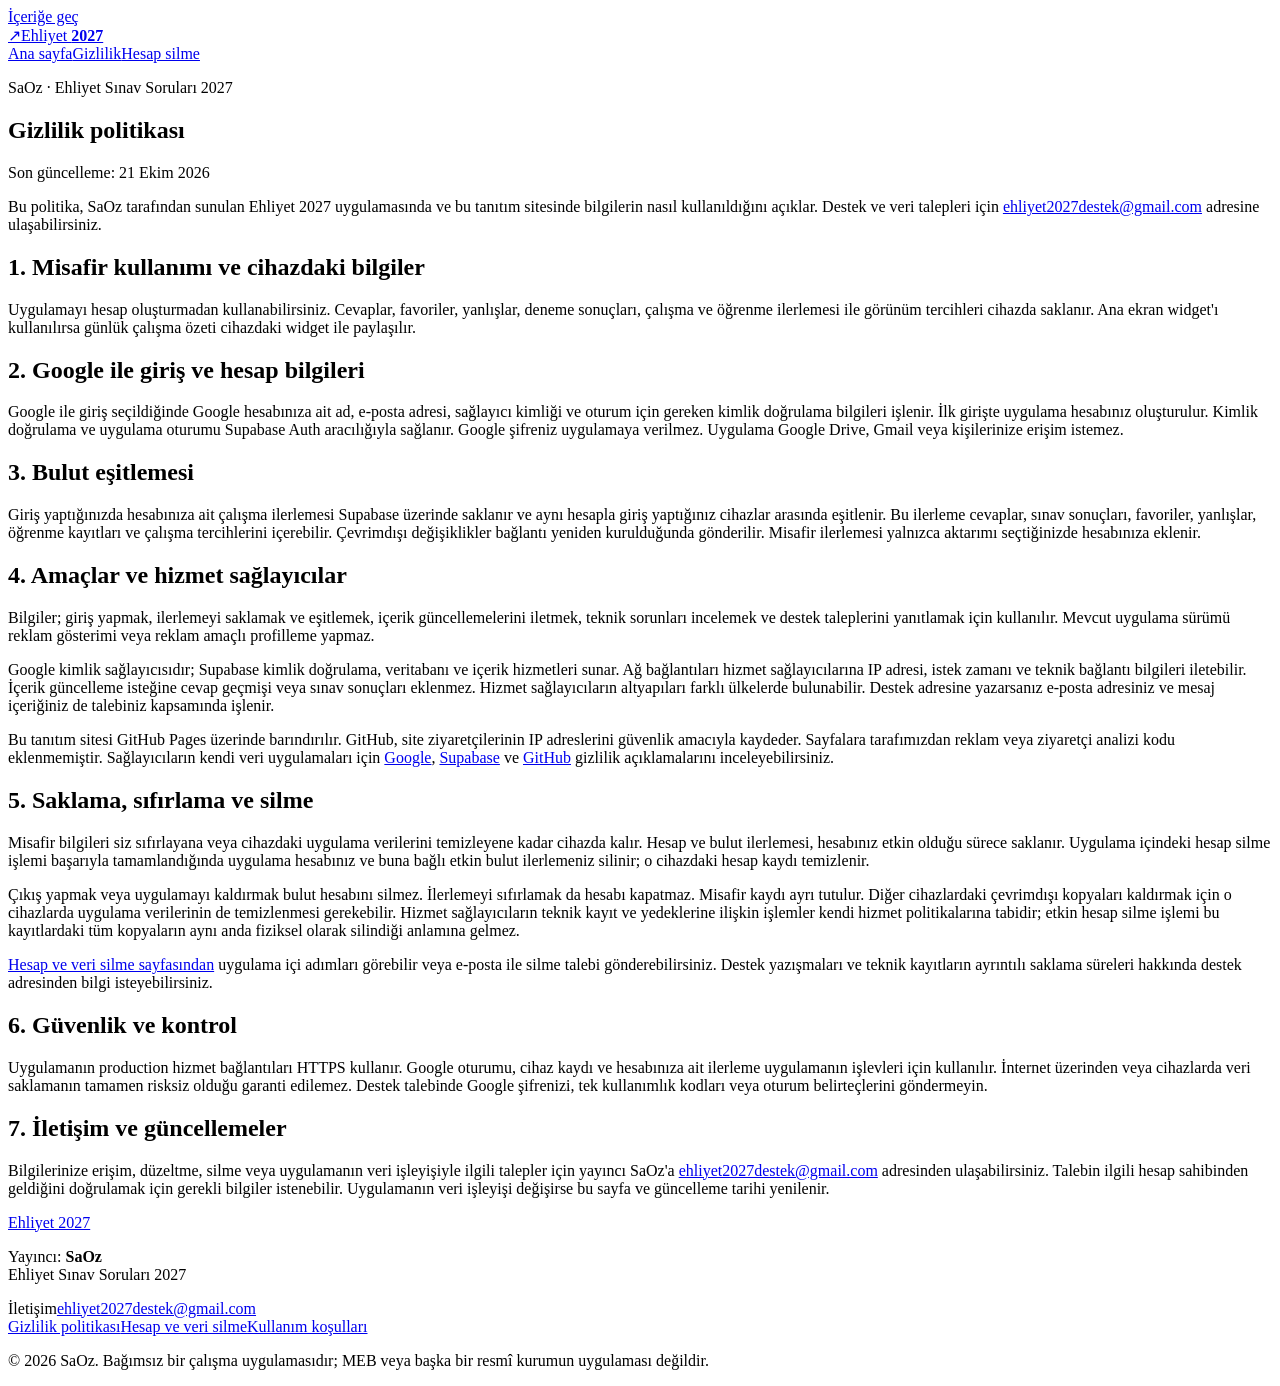
==== docs/gizlilik/index.html @ ccf5bfa1 "Publish Ehliyet 2027 public information pages" ====
<!doctype html>
<html lang="tr"><head><meta charset="utf-8"><meta name="viewport" content="width=device-width, initial-scale=1">
<title>Gizlilik politikası — Ehliyet 2027 · SaOz</title>
<meta name="description" content="Ehliyet 2027 ve SaOz: Google ile giriş, çalışma verileri, bulut eşitlemesi ve gizlilik bilgileri."><meta name="theme-color" content="#147d59">
<link rel="canonical" href="https://saidozaydin.github.io/ehliyet2027-site/gizlilik/"><link rel="stylesheet" href="/ehliyet2027-site/assets/site.css">
<link rel="icon" href="/ehliyet2027-site/assets/icon.svg" type="image/svg+xml">
</head><body><a class="skip" href="#icerik">İçeriğe geç</a>
<header><a class="brand" href="/ehliyet2027-site/" aria-label="Ehliyet 2027 ana sayfa"><span class="mark" aria-hidden="true">↗</span><span>Ehliyet <strong>2027</strong></span></a>
<nav aria-label="Ana menü"><a href="/ehliyet2027-site/">Ana sayfa</a><a href="/ehliyet2027-site/gizlilik/" aria-current="page">Gizlilik</a><a href="/ehliyet2027-site/hesap-silme/">Hesap silme</a></nav></header>
<main id="icerik"><article class="document"><p class="eyebrow">SaOz · Ehliyet Sınav Soruları 2027</p><h1>Gizlilik politikası</h1><p class="date">Son güncelleme: 21 Ekim 2026</p>
<p class="intro">Bu politika, SaOz tarafından sunulan Ehliyet 2027 uygulamasında ve bu tanıtım sitesinde bilgilerin nasıl kullanıldığını açıklar. Destek ve veri talepleri için <a href="mailto:ehliyet2027destek@gmail.com">ehliyet2027destek@gmail.com</a> adresine ulaşabilirsiniz.</p>
<h2>1. Misafir kullanımı ve cihazdaki bilgiler</h2><p>Uygulamayı hesap oluşturmadan kullanabilirsiniz. Cevaplar, favoriler, yanlışlar, deneme sonuçları, çalışma ve öğrenme ilerlemesi ile görünüm tercihleri cihazda saklanır. Ana ekran widget'ı kullanılırsa günlük çalışma özeti cihazdaki widget ile paylaşılır.</p>
<h2>2. Google ile giriş ve hesap bilgileri</h2><p>Google ile giriş seçildiğinde Google hesabınıza ait ad, e-posta adresi, sağlayıcı kimliği ve oturum için gereken kimlik doğrulama bilgileri işlenir. İlk girişte uygulama hesabınız oluşturulur. Kimlik doğrulama ve uygulama oturumu Supabase Auth aracılığıyla sağlanır. Google şifreniz uygulamaya verilmez. Uygulama Google Drive, Gmail veya kişilerinize erişim istemez.</p>
<h2>3. Bulut eşitlemesi</h2><p>Giriş yaptığınızda hesabınıza ait çalışma ilerlemesi Supabase üzerinde saklanır ve aynı hesapla giriş yaptığınız cihazlar arasında eşitlenir. Bu ilerleme cevaplar, sınav sonuçları, favoriler, yanlışlar, öğrenme kayıtları ve çalışma tercihlerini içerebilir. Çevrimdışı değişiklikler bağlantı yeniden kurulduğunda gönderilir. Misafir ilerlemesi yalnızca aktarımı seçtiğinizde hesabınıza eklenir.</p>
<h2>4. Amaçlar ve hizmet sağlayıcılar</h2><p>Bilgiler; giriş yapmak, ilerlemeyi saklamak ve eşitlemek, içerik güncellemelerini iletmek, teknik sorunları incelemek ve destek taleplerini yanıtlamak için kullanılır. Mevcut uygulama sürümü reklam gösterimi veya reklam amaçlı profilleme yapmaz.</p><p>Google kimlik sağlayıcısıdır; Supabase kimlik doğrulama, veritabanı ve içerik hizmetleri sunar. Ağ bağlantıları hizmet sağlayıcılarına IP adresi, istek zamanı ve teknik bağlantı bilgileri iletebilir. İçerik güncelleme isteğine cevap geçmişi veya sınav sonuçları eklenmez. Hizmet sağlayıcıların altyapıları farklı ülkelerde bulunabilir. Destek adresine yazarsanız e-posta adresiniz ve mesaj içeriğiniz de talebiniz kapsamında işlenir.</p><p>Bu tanıtım sitesi GitHub Pages üzerinde barındırılır. GitHub, site ziyaretçilerinin IP adreslerini güvenlik amacıyla kaydeder. Sayfalara tarafımızdan reklam veya ziyaretçi analizi kodu eklenmemiştir. Sağlayıcıların kendi veri uygulamaları için <a href="https://policies.google.com/privacy">Google</a>, <a href="https://supabase.com/privacy">Supabase</a> ve <a href="https://docs.github.com/en/site-policy/privacy-policies/github-general-privacy-statement">GitHub</a> gizlilik açıklamalarını inceleyebilirsiniz.</p>
<h2>5. Saklama, sıfırlama ve silme</h2><p>Misafir bilgileri siz sıfırlayana veya cihazdaki uygulama verilerini temizleyene kadar cihazda kalır. Hesap ve bulut ilerlemesi, hesabınız etkin olduğu sürece saklanır. Uygulama içindeki hesap silme işlemi başarıyla tamamlandığında uygulama hesabınız ve buna bağlı etkin bulut ilerlemeniz silinir; o cihazdaki hesap kaydı temizlenir.</p><p>Çıkış yapmak veya uygulamayı kaldırmak bulut hesabını silmez. İlerlemeyi sıfırlamak da hesabı kapatmaz. Misafir kaydı ayrı tutulur. Diğer cihazlardaki çevrimdışı kopyaları kaldırmak için o cihazlarda uygulama verilerinin de temizlenmesi gerekebilir. Hizmet sağlayıcıların teknik kayıt ve yedeklerine ilişkin işlemler kendi hizmet politikalarına tabidir; etkin hesap silme işlemi bu kayıtlardaki tüm kopyaların aynı anda fiziksel olarak silindiği anlamına gelmez.</p><p><a href="/ehliyet2027-site/hesap-silme/">Hesap ve veri silme sayfasından</a> uygulama içi adımları görebilir veya e-posta ile silme talebi gönderebilirsiniz. Destek yazışmaları ve teknik kayıtların ayrıntılı saklama süreleri hakkında destek adresinden bilgi isteyebilirsiniz.</p>
<h2>6. Güvenlik ve kontrol</h2><p>Uygulamanın production hizmet bağlantıları HTTPS kullanır. Google oturumu, cihaz kaydı ve hesabınıza ait ilerleme uygulamanın işlevleri için kullanılır. İnternet üzerinden veya cihazlarda veri saklamanın tamamen risksiz olduğu garanti edilemez. Destek talebinde Google şifrenizi, tek kullanımlık kodları veya oturum belirteçlerini göndermeyin.</p>
<h2>7. İletişim ve güncellemeler</h2><p>Bilgilerinize erişim, düzeltme, silme veya uygulamanın veri işleyişiyle ilgili talepler için yayıncı SaOz'a <a href="mailto:ehliyet2027destek@gmail.com">ehliyet2027destek@gmail.com</a> adresinden ulaşabilirsiniz. Talebin ilgili hesap sahibinden geldiğini doğrulamak için gerekli bilgiler istenebilir. Uygulamanın veri işleyişi değişirse bu sayfa ve güncelleme tarihi yenilenir.</p></article></main>
<footer><div><a class="brand" href="/ehliyet2027-site/">Ehliyet 2027</a><p>Yayıncı: <strong>SaOz</strong><br>Ehliyet Sınav Soruları 2027</p></div>
<div><span class="eyebrow">İletişim</span><a href="mailto:ehliyet2027destek@gmail.com">ehliyet2027destek@gmail.com</a></div>
<div class="footer-links"><a href="/ehliyet2027-site/gizlilik/">Gizlilik politikası</a><a href="/ehliyet2027-site/hesap-silme/">Hesap ve veri silme</a><a href="/ehliyet2027-site/kosullar/">Kullanım koşulları</a></div>
<p class="footnote">© 2026 SaOz. Bağımsız bir çalışma uygulamasıdır; MEB veya başka bir resmî kurumun uygulaması değildir.</p></footer>
</body></html>
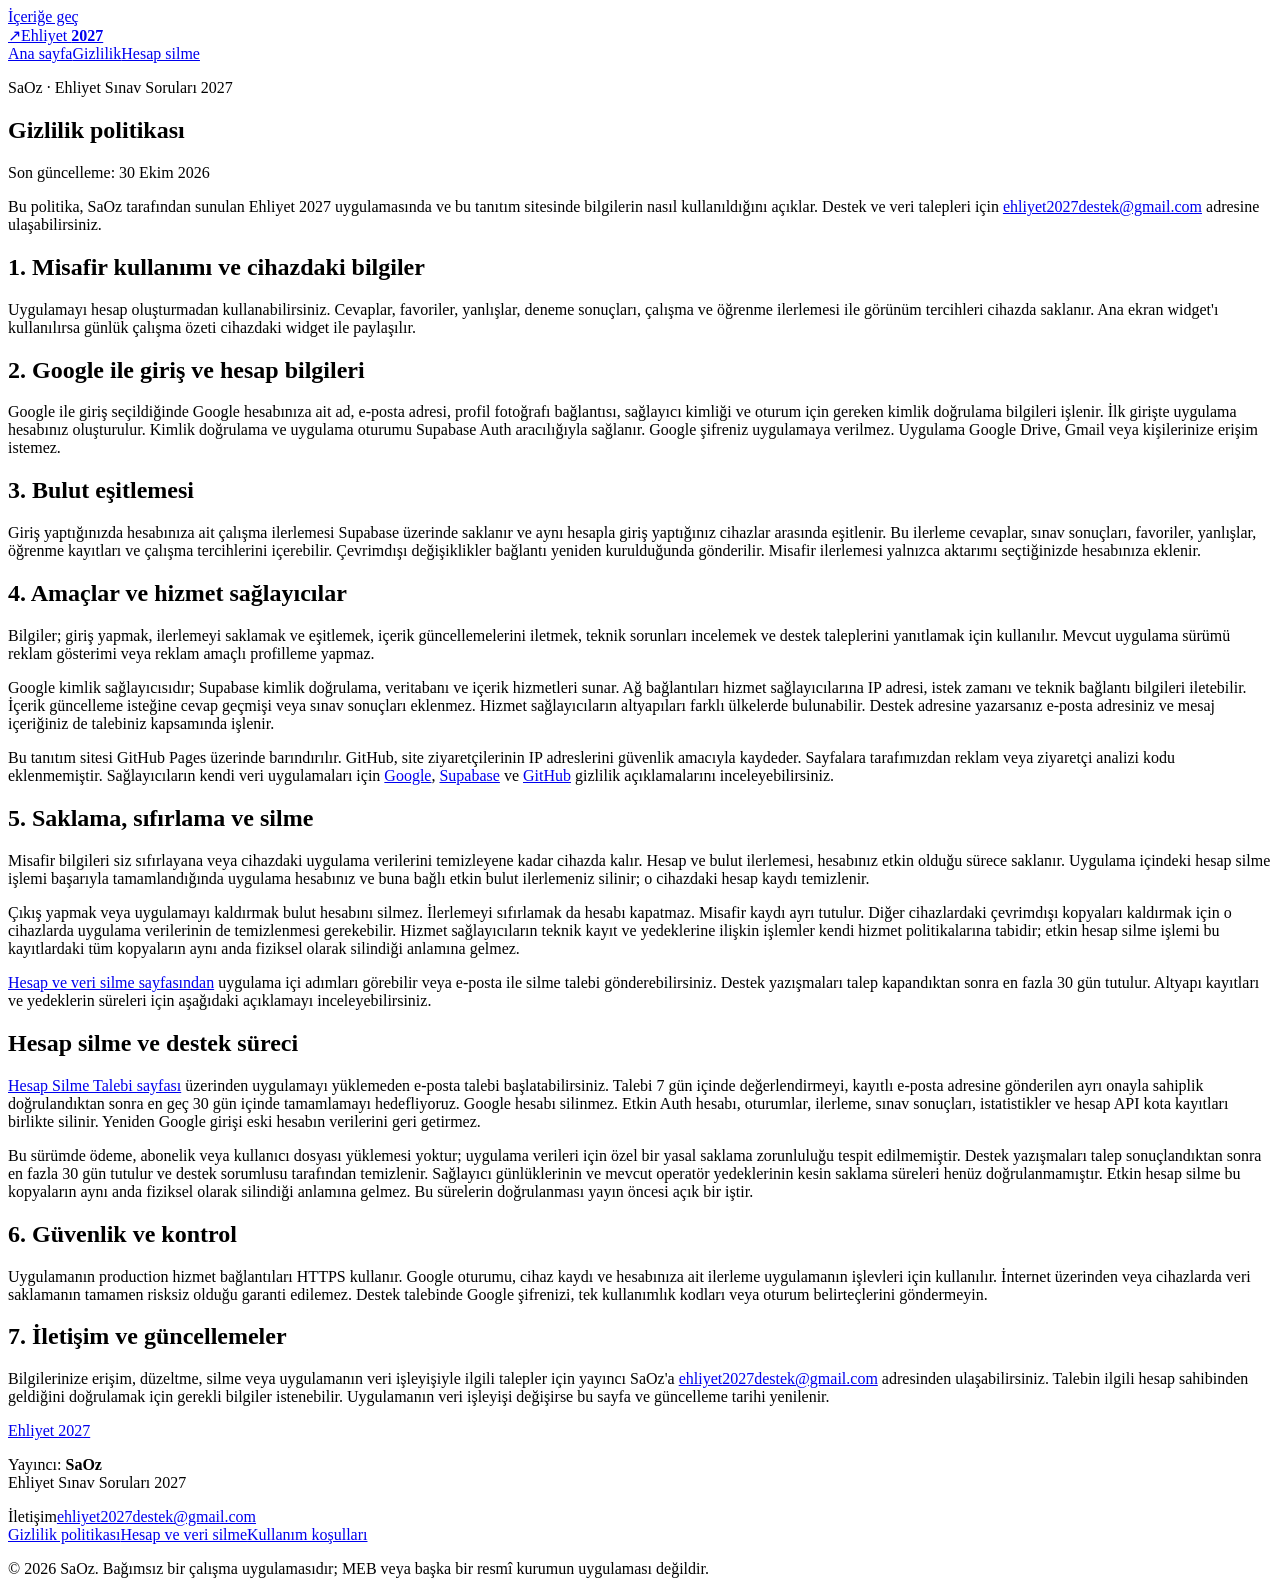
==== commit 9383879e: "Clarify account deletion consent, email requests and retention" ====
--- a/docs/gizlilik/index.html
+++ b/docs/gizlilik/index.html
@@ -7,14 +7,14 @@
 </head><body><a class="skip" href="#icerik">İçeriğe geç</a>
 <header><a class="brand" href="/ehliyet2027-site/" aria-label="Ehliyet 2027 ana sayfa"><span class="mark" aria-hidden="true">↗</span><span>Ehliyet <strong>2027</strong></span></a>
 <nav aria-label="Ana menü"><a href="/ehliyet2027-site/">Ana sayfa</a><a href="/ehliyet2027-site/gizlilik/" aria-current="page">Gizlilik</a><a href="/ehliyet2027-site/hesap-silme/">Hesap silme</a></nav></header>
-<main id="icerik"><article class="document"><p class="eyebrow">SaOz · Ehliyet Sınav Soruları 2027</p><h1>Gizlilik politikası</h1><p class="date">Son güncelleme: 21 Ekim 2026</p>
+<main id="icerik"><article class="document"><p class="eyebrow">SaOz · Ehliyet Sınav Soruları 2027</p><h1>Gizlilik politikası</h1><p class="date">Son güncelleme: 30 Ekim 2026</p>
 <p class="intro">Bu politika, SaOz tarafından sunulan Ehliyet 2027 uygulamasında ve bu tanıtım sitesinde bilgilerin nasıl kullanıldığını açıklar. Destek ve veri talepleri için <a href="mailto:ehliyet2027destek@gmail.com">ehliyet2027destek@gmail.com</a> adresine ulaşabilirsiniz.</p>
 <h2>1. Misafir kullanımı ve cihazdaki bilgiler</h2><p>Uygulamayı hesap oluşturmadan kullanabilirsiniz. Cevaplar, favoriler, yanlışlar, deneme sonuçları, çalışma ve öğrenme ilerlemesi ile görünüm tercihleri cihazda saklanır. Ana ekran widget'ı kullanılırsa günlük çalışma özeti cihazdaki widget ile paylaşılır.</p>
-<h2>2. Google ile giriş ve hesap bilgileri</h2><p>Google ile giriş seçildiğinde Google hesabınıza ait ad, e-posta adresi, sağlayıcı kimliği ve oturum için gereken kimlik doğrulama bilgileri işlenir. İlk girişte uygulama hesabınız oluşturulur. Kimlik doğrulama ve uygulama oturumu Supabase Auth aracılığıyla sağlanır. Google şifreniz uygulamaya verilmez. Uygulama Google Drive, Gmail veya kişilerinize erişim istemez.</p>
+<h2>2. Google ile giriş ve hesap bilgileri</h2><p>Google ile giriş seçildiğinde Google hesabınıza ait ad, e-posta adresi, profil fotoğrafı bağlantısı, sağlayıcı kimliği ve oturum için gereken kimlik doğrulama bilgileri işlenir. İlk girişte uygulama hesabınız oluşturulur. Kimlik doğrulama ve uygulama oturumu Supabase Auth aracılığıyla sağlanır. Google şifreniz uygulamaya verilmez. Uygulama Google Drive, Gmail veya kişilerinize erişim istemez.</p>
 <h2>3. Bulut eşitlemesi</h2><p>Giriş yaptığınızda hesabınıza ait çalışma ilerlemesi Supabase üzerinde saklanır ve aynı hesapla giriş yaptığınız cihazlar arasında eşitlenir. Bu ilerleme cevaplar, sınav sonuçları, favoriler, yanlışlar, öğrenme kayıtları ve çalışma tercihlerini içerebilir. Çevrimdışı değişiklikler bağlantı yeniden kurulduğunda gönderilir. Misafir ilerlemesi yalnızca aktarımı seçtiğinizde hesabınıza eklenir.</p>
 <h2>4. Amaçlar ve hizmet sağlayıcılar</h2><p>Bilgiler; giriş yapmak, ilerlemeyi saklamak ve eşitlemek, içerik güncellemelerini iletmek, teknik sorunları incelemek ve destek taleplerini yanıtlamak için kullanılır. Mevcut uygulama sürümü reklam gösterimi veya reklam amaçlı profilleme yapmaz.</p><p>Google kimlik sağlayıcısıdır; Supabase kimlik doğrulama, veritabanı ve içerik hizmetleri sunar. Ağ bağlantıları hizmet sağlayıcılarına IP adresi, istek zamanı ve teknik bağlantı bilgileri iletebilir. İçerik güncelleme isteğine cevap geçmişi veya sınav sonuçları eklenmez. Hizmet sağlayıcıların altyapıları farklı ülkelerde bulunabilir. Destek adresine yazarsanız e-posta adresiniz ve mesaj içeriğiniz de talebiniz kapsamında işlenir.</p><p>Bu tanıtım sitesi GitHub Pages üzerinde barındırılır. GitHub, site ziyaretçilerinin IP adreslerini güvenlik amacıyla kaydeder. Sayfalara tarafımızdan reklam veya ziyaretçi analizi kodu eklenmemiştir. Sağlayıcıların kendi veri uygulamaları için <a href="https://policies.google.com/privacy">Google</a>, <a href="https://supabase.com/privacy">Supabase</a> ve <a href="https://docs.github.com/en/site-policy/privacy-policies/github-general-privacy-statement">GitHub</a> gizlilik açıklamalarını inceleyebilirsiniz.</p>
-<h2>5. Saklama, sıfırlama ve silme</h2><p>Misafir bilgileri siz sıfırlayana veya cihazdaki uygulama verilerini temizleyene kadar cihazda kalır. Hesap ve bulut ilerlemesi, hesabınız etkin olduğu sürece saklanır. Uygulama içindeki hesap silme işlemi başarıyla tamamlandığında uygulama hesabınız ve buna bağlı etkin bulut ilerlemeniz silinir; o cihazdaki hesap kaydı temizlenir.</p><p>Çıkış yapmak veya uygulamayı kaldırmak bulut hesabını silmez. İlerlemeyi sıfırlamak da hesabı kapatmaz. Misafir kaydı ayrı tutulur. Diğer cihazlardaki çevrimdışı kopyaları kaldırmak için o cihazlarda uygulama verilerinin de temizlenmesi gerekebilir. Hizmet sağlayıcıların teknik kayıt ve yedeklerine ilişkin işlemler kendi hizmet politikalarına tabidir; etkin hesap silme işlemi bu kayıtlardaki tüm kopyaların aynı anda fiziksel olarak silindiği anlamına gelmez.</p><p><a href="/ehliyet2027-site/hesap-silme/">Hesap ve veri silme sayfasından</a> uygulama içi adımları görebilir veya e-posta ile silme talebi gönderebilirsiniz. Destek yazışmaları ve teknik kayıtların ayrıntılı saklama süreleri hakkında destek adresinden bilgi isteyebilirsiniz.</p>
-<h2>6. Güvenlik ve kontrol</h2><p>Uygulamanın production hizmet bağlantıları HTTPS kullanır. Google oturumu, cihaz kaydı ve hesabınıza ait ilerleme uygulamanın işlevleri için kullanılır. İnternet üzerinden veya cihazlarda veri saklamanın tamamen risksiz olduğu garanti edilemez. Destek talebinde Google şifrenizi, tek kullanımlık kodları veya oturum belirteçlerini göndermeyin.</p>
+<h2>5. Saklama, sıfırlama ve silme</h2><p>Misafir bilgileri siz sıfırlayana veya cihazdaki uygulama verilerini temizleyene kadar cihazda kalır. Hesap ve bulut ilerlemesi, hesabınız etkin olduğu sürece saklanır. Uygulama içindeki hesap silme işlemi başarıyla tamamlandığında uygulama hesabınız ve buna bağlı etkin bulut ilerlemeniz silinir; o cihazdaki hesap kaydı temizlenir.</p><p>Çıkış yapmak veya uygulamayı kaldırmak bulut hesabını silmez. İlerlemeyi sıfırlamak da hesabı kapatmaz. Misafir kaydı ayrı tutulur. Diğer cihazlardaki çevrimdışı kopyaları kaldırmak için o cihazlarda uygulama verilerinin de temizlenmesi gerekebilir. Hizmet sağlayıcıların teknik kayıt ve yedeklerine ilişkin işlemler kendi hizmet politikalarına tabidir; etkin hesap silme işlemi bu kayıtlardaki tüm kopyaların aynı anda fiziksel olarak silindiği anlamına gelmez.</p><p><a href="/ehliyet2027-site/hesap-silme/">Hesap ve veri silme sayfasından</a> uygulama içi adımları görebilir veya e-posta ile silme talebi gönderebilirsiniz. Destek yazışmaları talep kapandıktan sonra en fazla 30 gün tutulur. Altyapı kayıtları ve yedeklerin süreleri için aşağıdaki açıklamayı inceleyebilirsiniz.</p>
+<h2 id="veri-silme">Hesap silme ve destek süreci</h2><p><a href="/ehliyet2027-site/hesap-silme/">Hesap Silme Talebi sayfası</a> üzerinden uygulamayı yüklemeden e-posta talebi başlatabilirsiniz. Talebi 7 gün içinde değerlendirmeyi, kayıtlı e-posta adresine gönderilen ayrı onayla sahiplik doğrulandıktan sonra en geç 30 gün içinde tamamlamayı hedefliyoruz. Google hesabı silinmez. Etkin Auth hesabı, oturumlar, ilerleme, sınav sonuçları, istatistikler ve hesap API kota kayıtları birlikte silinir. Yeniden Google girişi eski hesabın verilerini geri getirmez.</p><p>Bu sürümde ödeme, abonelik veya kullanıcı dosyası yüklemesi yoktur; uygulama verileri için özel bir yasal saklama zorunluluğu tespit edilmemiştir. Destek yazışmaları talep sonuçlandıktan sonra en fazla 30 gün tutulur ve destek sorumlusu tarafından temizlenir. Sağlayıcı günlüklerinin ve mevcut operatör yedeklerinin kesin saklama süreleri henüz doğrulanmamıştır. Etkin hesap silme bu kopyaların aynı anda fiziksel olarak silindiği anlamına gelmez. Bu sürelerin doğrulanması yayın öncesi açık bir iştir.</p><h2>6. Güvenlik ve kontrol</h2><p>Uygulamanın production hizmet bağlantıları HTTPS kullanır. Google oturumu, cihaz kaydı ve hesabınıza ait ilerleme uygulamanın işlevleri için kullanılır. İnternet üzerinden veya cihazlarda veri saklamanın tamamen risksiz olduğu garanti edilemez. Destek talebinde Google şifrenizi, tek kullanımlık kodları veya oturum belirteçlerini göndermeyin.</p>
 <h2>7. İletişim ve güncellemeler</h2><p>Bilgilerinize erişim, düzeltme, silme veya uygulamanın veri işleyişiyle ilgili talepler için yayıncı SaOz'a <a href="mailto:ehliyet2027destek@gmail.com">ehliyet2027destek@gmail.com</a> adresinden ulaşabilirsiniz. Talebin ilgili hesap sahibinden geldiğini doğrulamak için gerekli bilgiler istenebilir. Uygulamanın veri işleyişi değişirse bu sayfa ve güncelleme tarihi yenilenir.</p></article></main>
 <footer><div><a class="brand" href="/ehliyet2027-site/">Ehliyet 2027</a><p>Yayıncı: <strong>SaOz</strong><br>Ehliyet Sınav Soruları 2027</p></div>
 <div><span class="eyebrow">İletişim</span><a href="mailto:ehliyet2027destek@gmail.com">ehliyet2027destek@gmail.com</a></div>
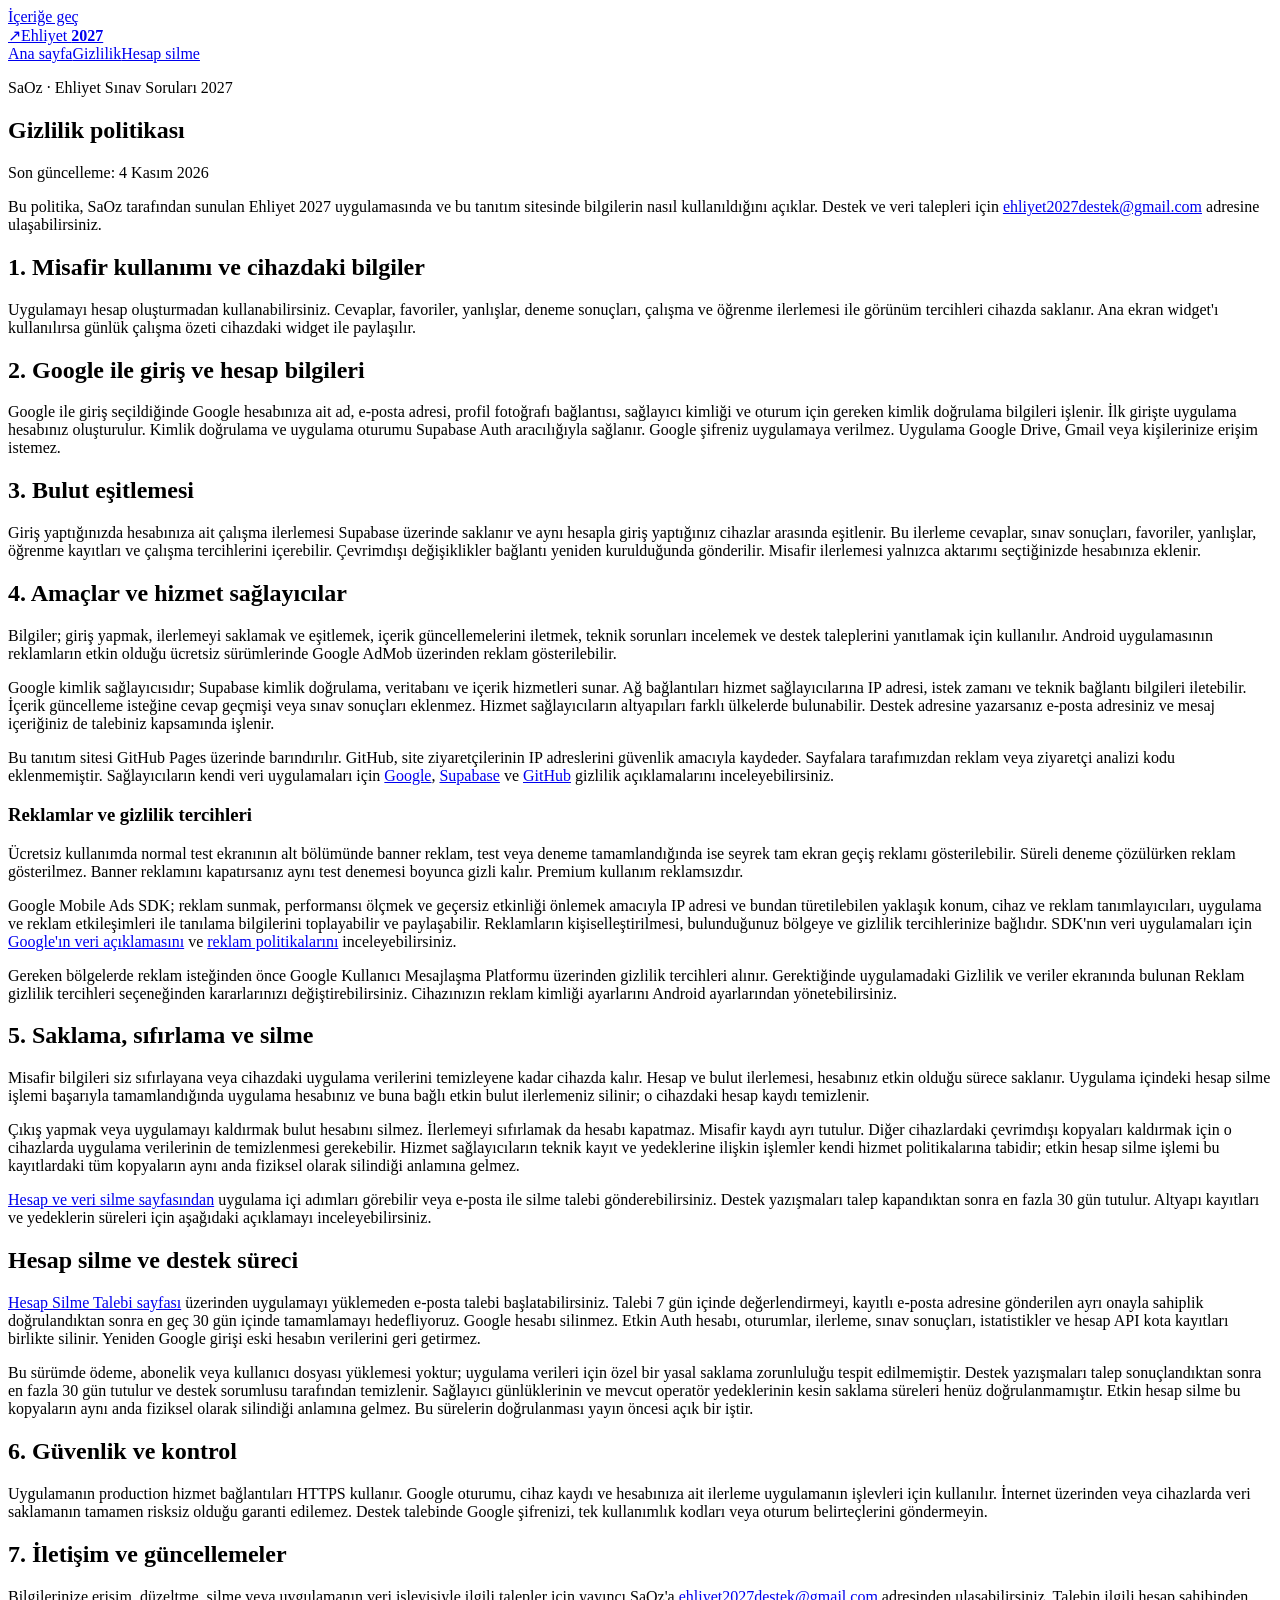
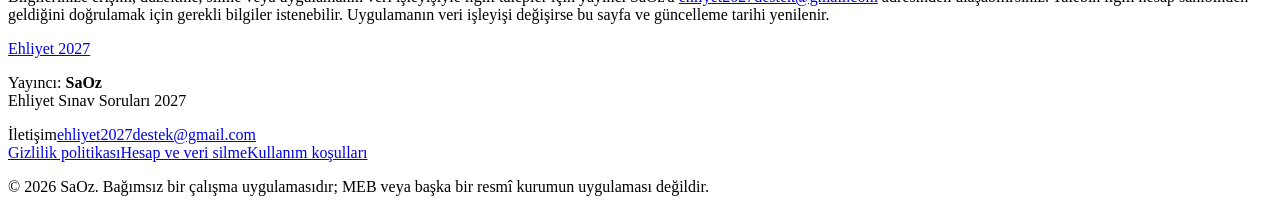
==== commit 26fd6bff: "Explain AdMob advertising and consent in privacy policy" ====
--- a/docs/gizlilik/index.html
+++ b/docs/gizlilik/index.html
@@ -7,12 +7,13 @@
 </head><body><a class="skip" href="#icerik">İçeriğe geç</a>
 <header><a class="brand" href="/ehliyet2027-site/" aria-label="Ehliyet 2027 ana sayfa"><span class="mark" aria-hidden="true">↗</span><span>Ehliyet <strong>2027</strong></span></a>
 <nav aria-label="Ana menü"><a href="/ehliyet2027-site/">Ana sayfa</a><a href="/ehliyet2027-site/gizlilik/" aria-current="page">Gizlilik</a><a href="/ehliyet2027-site/hesap-silme/">Hesap silme</a></nav></header>
-<main id="icerik"><article class="document"><p class="eyebrow">SaOz · Ehliyet Sınav Soruları 2027</p><h1>Gizlilik politikası</h1><p class="date">Son güncelleme: 30 Ekim 2026</p>
+<main id="icerik"><article class="document"><p class="eyebrow">SaOz · Ehliyet Sınav Soruları 2027</p><h1>Gizlilik politikası</h1><p class="date">Son güncelleme: 4 Kasım 2026</p>
 <p class="intro">Bu politika, SaOz tarafından sunulan Ehliyet 2027 uygulamasında ve bu tanıtım sitesinde bilgilerin nasıl kullanıldığını açıklar. Destek ve veri talepleri için <a href="mailto:ehliyet2027destek@gmail.com">ehliyet2027destek@gmail.com</a> adresine ulaşabilirsiniz.</p>
 <h2>1. Misafir kullanımı ve cihazdaki bilgiler</h2><p>Uygulamayı hesap oluşturmadan kullanabilirsiniz. Cevaplar, favoriler, yanlışlar, deneme sonuçları, çalışma ve öğrenme ilerlemesi ile görünüm tercihleri cihazda saklanır. Ana ekran widget'ı kullanılırsa günlük çalışma özeti cihazdaki widget ile paylaşılır.</p>
 <h2>2. Google ile giriş ve hesap bilgileri</h2><p>Google ile giriş seçildiğinde Google hesabınıza ait ad, e-posta adresi, profil fotoğrafı bağlantısı, sağlayıcı kimliği ve oturum için gereken kimlik doğrulama bilgileri işlenir. İlk girişte uygulama hesabınız oluşturulur. Kimlik doğrulama ve uygulama oturumu Supabase Auth aracılığıyla sağlanır. Google şifreniz uygulamaya verilmez. Uygulama Google Drive, Gmail veya kişilerinize erişim istemez.</p>
 <h2>3. Bulut eşitlemesi</h2><p>Giriş yaptığınızda hesabınıza ait çalışma ilerlemesi Supabase üzerinde saklanır ve aynı hesapla giriş yaptığınız cihazlar arasında eşitlenir. Bu ilerleme cevaplar, sınav sonuçları, favoriler, yanlışlar, öğrenme kayıtları ve çalışma tercihlerini içerebilir. Çevrimdışı değişiklikler bağlantı yeniden kurulduğunda gönderilir. Misafir ilerlemesi yalnızca aktarımı seçtiğinizde hesabınıza eklenir.</p>
-<h2>4. Amaçlar ve hizmet sağlayıcılar</h2><p>Bilgiler; giriş yapmak, ilerlemeyi saklamak ve eşitlemek, içerik güncellemelerini iletmek, teknik sorunları incelemek ve destek taleplerini yanıtlamak için kullanılır. Mevcut uygulama sürümü reklam gösterimi veya reklam amaçlı profilleme yapmaz.</p><p>Google kimlik sağlayıcısıdır; Supabase kimlik doğrulama, veritabanı ve içerik hizmetleri sunar. Ağ bağlantıları hizmet sağlayıcılarına IP adresi, istek zamanı ve teknik bağlantı bilgileri iletebilir. İçerik güncelleme isteğine cevap geçmişi veya sınav sonuçları eklenmez. Hizmet sağlayıcıların altyapıları farklı ülkelerde bulunabilir. Destek adresine yazarsanız e-posta adresiniz ve mesaj içeriğiniz de talebiniz kapsamında işlenir.</p><p>Bu tanıtım sitesi GitHub Pages üzerinde barındırılır. GitHub, site ziyaretçilerinin IP adreslerini güvenlik amacıyla kaydeder. Sayfalara tarafımızdan reklam veya ziyaretçi analizi kodu eklenmemiştir. Sağlayıcıların kendi veri uygulamaları için <a href="https://policies.google.com/privacy">Google</a>, <a href="https://supabase.com/privacy">Supabase</a> ve <a href="https://docs.github.com/en/site-policy/privacy-policies/github-general-privacy-statement">GitHub</a> gizlilik açıklamalarını inceleyebilirsiniz.</p>
+<h2>4. Amaçlar ve hizmet sağlayıcılar</h2><p>Bilgiler; giriş yapmak, ilerlemeyi saklamak ve eşitlemek, içerik güncellemelerini iletmek, teknik sorunları incelemek ve destek taleplerini yanıtlamak için kullanılır. Android uygulamasının reklamların etkin olduğu ücretsiz sürümlerinde Google AdMob üzerinden reklam gösterilebilir.</p><p>Google kimlik sağlayıcısıdır; Supabase kimlik doğrulama, veritabanı ve içerik hizmetleri sunar. Ağ bağlantıları hizmet sağlayıcılarına IP adresi, istek zamanı ve teknik bağlantı bilgileri iletebilir. İçerik güncelleme isteğine cevap geçmişi veya sınav sonuçları eklenmez. Hizmet sağlayıcıların altyapıları farklı ülkelerde bulunabilir. Destek adresine yazarsanız e-posta adresiniz ve mesaj içeriğiniz de talebiniz kapsamında işlenir.</p><p>Bu tanıtım sitesi GitHub Pages üzerinde barındırılır. GitHub, site ziyaretçilerinin IP adreslerini güvenlik amacıyla kaydeder. Sayfalara tarafımızdan reklam veya ziyaretçi analizi kodu eklenmemiştir. Sağlayıcıların kendi veri uygulamaları için <a href="https://policies.google.com/privacy">Google</a>, <a href="https://supabase.com/privacy">Supabase</a> ve <a href="https://docs.github.com/en/site-policy/privacy-policies/github-general-privacy-statement">GitHub</a> gizlilik açıklamalarını inceleyebilirsiniz.</p>
+<h3>Reklamlar ve gizlilik tercihleri</h3><p>Ücretsiz kullanımda normal test ekranının alt bölümünde banner reklam, test veya deneme tamamlandığında ise seyrek tam ekran geçiş reklamı gösterilebilir. Süreli deneme çözülürken reklam gösterilmez. Banner reklamını kapatırsanız aynı test denemesi boyunca gizli kalır. Premium kullanım reklamsızdır.</p><p>Google Mobile Ads SDK; reklam sunmak, performansı ölçmek ve geçersiz etkinliği önlemek amacıyla IP adresi ve bundan türetilebilen yaklaşık konum, cihaz ve reklam tanımlayıcıları, uygulama ve reklam etkileşimleri ile tanılama bilgilerini toplayabilir ve paylaşabilir. Reklamların kişiselleştirilmesi, bulunduğunuz bölgeye ve gizlilik tercihlerinize bağlıdır. SDK'nın veri uygulamaları için <a href="https://developers.google.com/admob/android/privacy/play-data-disclosure">Google'ın veri açıklamasını</a> ve <a href="https://policies.google.com/technologies/ads">reklam politikalarını</a> inceleyebilirsiniz.</p><p>Gereken bölgelerde reklam isteğinden önce Google Kullanıcı Mesajlaşma Platformu üzerinden gizlilik tercihleri alınır. Gerektiğinde uygulamadaki Gizlilik ve veriler ekranında bulunan Reklam gizlilik tercihleri seçeneğinden kararlarınızı değiştirebilirsiniz. Cihazınızın reklam kimliği ayarlarını Android ayarlarından yönetebilirsiniz.</p>
 <h2>5. Saklama, sıfırlama ve silme</h2><p>Misafir bilgileri siz sıfırlayana veya cihazdaki uygulama verilerini temizleyene kadar cihazda kalır. Hesap ve bulut ilerlemesi, hesabınız etkin olduğu sürece saklanır. Uygulama içindeki hesap silme işlemi başarıyla tamamlandığında uygulama hesabınız ve buna bağlı etkin bulut ilerlemeniz silinir; o cihazdaki hesap kaydı temizlenir.</p><p>Çıkış yapmak veya uygulamayı kaldırmak bulut hesabını silmez. İlerlemeyi sıfırlamak da hesabı kapatmaz. Misafir kaydı ayrı tutulur. Diğer cihazlardaki çevrimdışı kopyaları kaldırmak için o cihazlarda uygulama verilerinin de temizlenmesi gerekebilir. Hizmet sağlayıcıların teknik kayıt ve yedeklerine ilişkin işlemler kendi hizmet politikalarına tabidir; etkin hesap silme işlemi bu kayıtlardaki tüm kopyaların aynı anda fiziksel olarak silindiği anlamına gelmez.</p><p><a href="/ehliyet2027-site/hesap-silme/">Hesap ve veri silme sayfasından</a> uygulama içi adımları görebilir veya e-posta ile silme talebi gönderebilirsiniz. Destek yazışmaları talep kapandıktan sonra en fazla 30 gün tutulur. Altyapı kayıtları ve yedeklerin süreleri için aşağıdaki açıklamayı inceleyebilirsiniz.</p>
 <h2 id="veri-silme">Hesap silme ve destek süreci</h2><p><a href="/ehliyet2027-site/hesap-silme/">Hesap Silme Talebi sayfası</a> üzerinden uygulamayı yüklemeden e-posta talebi başlatabilirsiniz. Talebi 7 gün içinde değerlendirmeyi, kayıtlı e-posta adresine gönderilen ayrı onayla sahiplik doğrulandıktan sonra en geç 30 gün içinde tamamlamayı hedefliyoruz. Google hesabı silinmez. Etkin Auth hesabı, oturumlar, ilerleme, sınav sonuçları, istatistikler ve hesap API kota kayıtları birlikte silinir. Yeniden Google girişi eski hesabın verilerini geri getirmez.</p><p>Bu sürümde ödeme, abonelik veya kullanıcı dosyası yüklemesi yoktur; uygulama verileri için özel bir yasal saklama zorunluluğu tespit edilmemiştir. Destek yazışmaları talep sonuçlandıktan sonra en fazla 30 gün tutulur ve destek sorumlusu tarafından temizlenir. Sağlayıcı günlüklerinin ve mevcut operatör yedeklerinin kesin saklama süreleri henüz doğrulanmamıştır. Etkin hesap silme bu kopyaların aynı anda fiziksel olarak silindiği anlamına gelmez. Bu sürelerin doğrulanması yayın öncesi açık bir iştir.</p><h2>6. Güvenlik ve kontrol</h2><p>Uygulamanın production hizmet bağlantıları HTTPS kullanır. Google oturumu, cihaz kaydı ve hesabınıza ait ilerleme uygulamanın işlevleri için kullanılır. İnternet üzerinden veya cihazlarda veri saklamanın tamamen risksiz olduğu garanti edilemez. Destek talebinde Google şifrenizi, tek kullanımlık kodları veya oturum belirteçlerini göndermeyin.</p>
 <h2>7. İletişim ve güncellemeler</h2><p>Bilgilerinize erişim, düzeltme, silme veya uygulamanın veri işleyişiyle ilgili talepler için yayıncı SaOz'a <a href="mailto:ehliyet2027destek@gmail.com">ehliyet2027destek@gmail.com</a> adresinden ulaşabilirsiniz. Talebin ilgili hesap sahibinden geldiğini doğrulamak için gerekli bilgiler istenebilir. Uygulamanın veri işleyişi değişirse bu sayfa ve güncelleme tarihi yenilenir.</p></article></main>
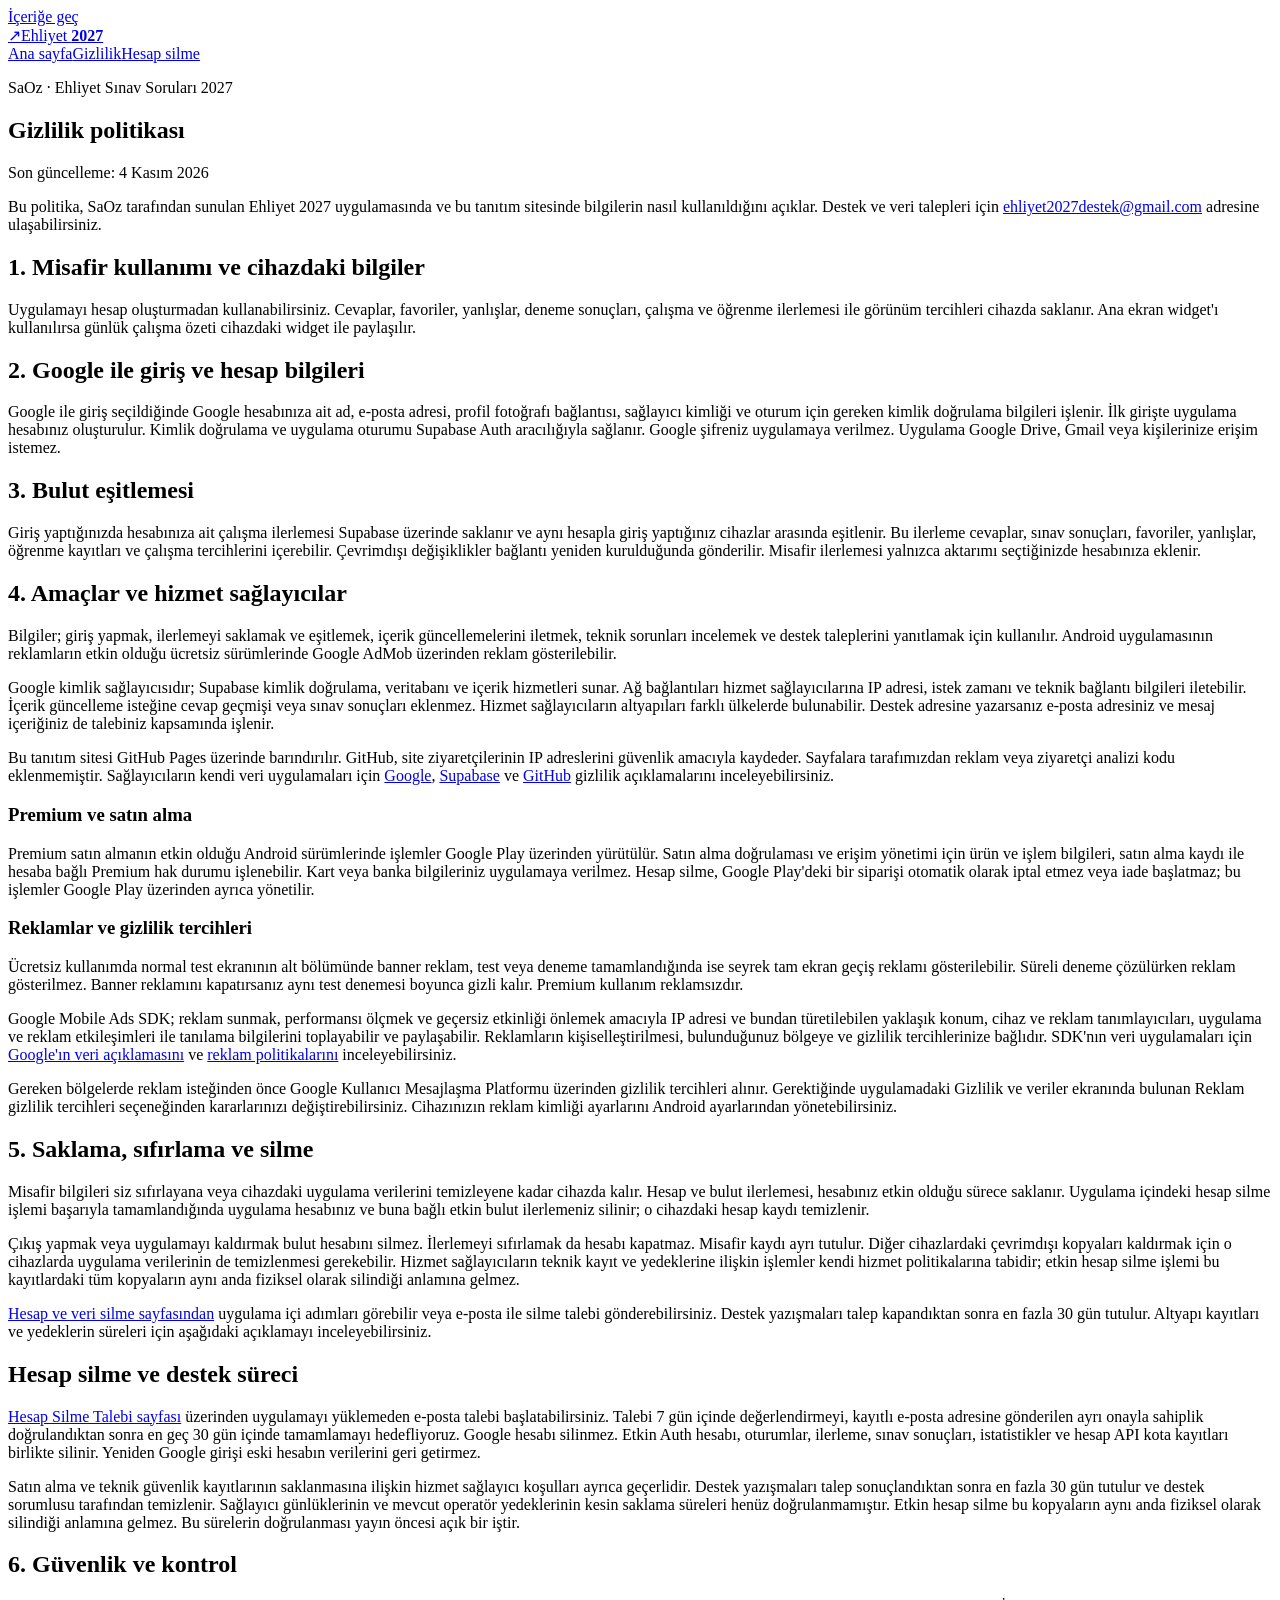
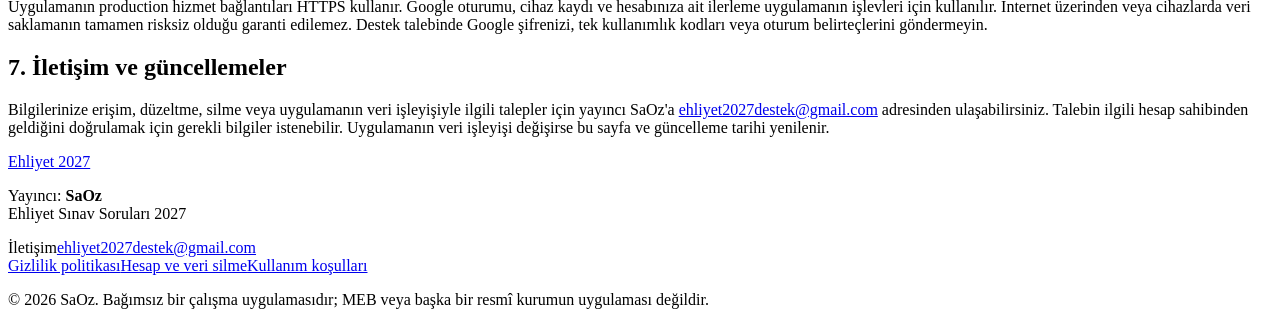
==== commit ae766626: "Update privacy and deletion information for Play Premium purchases" ====
--- a/docs/gizlilik/index.html
+++ b/docs/gizlilik/index.html
@@ -13,9 +13,10 @@
 <h2>2. Google ile giriş ve hesap bilgileri</h2><p>Google ile giriş seçildiğinde Google hesabınıza ait ad, e-posta adresi, profil fotoğrafı bağlantısı, sağlayıcı kimliği ve oturum için gereken kimlik doğrulama bilgileri işlenir. İlk girişte uygulama hesabınız oluşturulur. Kimlik doğrulama ve uygulama oturumu Supabase Auth aracılığıyla sağlanır. Google şifreniz uygulamaya verilmez. Uygulama Google Drive, Gmail veya kişilerinize erişim istemez.</p>
 <h2>3. Bulut eşitlemesi</h2><p>Giriş yaptığınızda hesabınıza ait çalışma ilerlemesi Supabase üzerinde saklanır ve aynı hesapla giriş yaptığınız cihazlar arasında eşitlenir. Bu ilerleme cevaplar, sınav sonuçları, favoriler, yanlışlar, öğrenme kayıtları ve çalışma tercihlerini içerebilir. Çevrimdışı değişiklikler bağlantı yeniden kurulduğunda gönderilir. Misafir ilerlemesi yalnızca aktarımı seçtiğinizde hesabınıza eklenir.</p>
 <h2>4. Amaçlar ve hizmet sağlayıcılar</h2><p>Bilgiler; giriş yapmak, ilerlemeyi saklamak ve eşitlemek, içerik güncellemelerini iletmek, teknik sorunları incelemek ve destek taleplerini yanıtlamak için kullanılır. Android uygulamasının reklamların etkin olduğu ücretsiz sürümlerinde Google AdMob üzerinden reklam gösterilebilir.</p><p>Google kimlik sağlayıcısıdır; Supabase kimlik doğrulama, veritabanı ve içerik hizmetleri sunar. Ağ bağlantıları hizmet sağlayıcılarına IP adresi, istek zamanı ve teknik bağlantı bilgileri iletebilir. İçerik güncelleme isteğine cevap geçmişi veya sınav sonuçları eklenmez. Hizmet sağlayıcıların altyapıları farklı ülkelerde bulunabilir. Destek adresine yazarsanız e-posta adresiniz ve mesaj içeriğiniz de talebiniz kapsamında işlenir.</p><p>Bu tanıtım sitesi GitHub Pages üzerinde barındırılır. GitHub, site ziyaretçilerinin IP adreslerini güvenlik amacıyla kaydeder. Sayfalara tarafımızdan reklam veya ziyaretçi analizi kodu eklenmemiştir. Sağlayıcıların kendi veri uygulamaları için <a href="https://policies.google.com/privacy">Google</a>, <a href="https://supabase.com/privacy">Supabase</a> ve <a href="https://docs.github.com/en/site-policy/privacy-policies/github-general-privacy-statement">GitHub</a> gizlilik açıklamalarını inceleyebilirsiniz.</p>
+<h3>Premium ve satın alma</h3><p>Premium satın almanın etkin olduğu Android sürümlerinde işlemler Google Play üzerinden yürütülür. Satın alma doğrulaması ve erişim yönetimi için ürün ve işlem bilgileri, satın alma kaydı ile hesaba bağlı Premium hak durumu işlenebilir. Kart veya banka bilgileriniz uygulamaya verilmez. Hesap silme, Google Play'deki bir siparişi otomatik olarak iptal etmez veya iade başlatmaz; bu işlemler Google Play üzerinden ayrıca yönetilir.</p>
 <h3>Reklamlar ve gizlilik tercihleri</h3><p>Ücretsiz kullanımda normal test ekranının alt bölümünde banner reklam, test veya deneme tamamlandığında ise seyrek tam ekran geçiş reklamı gösterilebilir. Süreli deneme çözülürken reklam gösterilmez. Banner reklamını kapatırsanız aynı test denemesi boyunca gizli kalır. Premium kullanım reklamsızdır.</p><p>Google Mobile Ads SDK; reklam sunmak, performansı ölçmek ve geçersiz etkinliği önlemek amacıyla IP adresi ve bundan türetilebilen yaklaşık konum, cihaz ve reklam tanımlayıcıları, uygulama ve reklam etkileşimleri ile tanılama bilgilerini toplayabilir ve paylaşabilir. Reklamların kişiselleştirilmesi, bulunduğunuz bölgeye ve gizlilik tercihlerinize bağlıdır. SDK'nın veri uygulamaları için <a href="https://developers.google.com/admob/android/privacy/play-data-disclosure">Google'ın veri açıklamasını</a> ve <a href="https://policies.google.com/technologies/ads">reklam politikalarını</a> inceleyebilirsiniz.</p><p>Gereken bölgelerde reklam isteğinden önce Google Kullanıcı Mesajlaşma Platformu üzerinden gizlilik tercihleri alınır. Gerektiğinde uygulamadaki Gizlilik ve veriler ekranında bulunan Reklam gizlilik tercihleri seçeneğinden kararlarınızı değiştirebilirsiniz. Cihazınızın reklam kimliği ayarlarını Android ayarlarından yönetebilirsiniz.</p>
 <h2>5. Saklama, sıfırlama ve silme</h2><p>Misafir bilgileri siz sıfırlayana veya cihazdaki uygulama verilerini temizleyene kadar cihazda kalır. Hesap ve bulut ilerlemesi, hesabınız etkin olduğu sürece saklanır. Uygulama içindeki hesap silme işlemi başarıyla tamamlandığında uygulama hesabınız ve buna bağlı etkin bulut ilerlemeniz silinir; o cihazdaki hesap kaydı temizlenir.</p><p>Çıkış yapmak veya uygulamayı kaldırmak bulut hesabını silmez. İlerlemeyi sıfırlamak da hesabı kapatmaz. Misafir kaydı ayrı tutulur. Diğer cihazlardaki çevrimdışı kopyaları kaldırmak için o cihazlarda uygulama verilerinin de temizlenmesi gerekebilir. Hizmet sağlayıcıların teknik kayıt ve yedeklerine ilişkin işlemler kendi hizmet politikalarına tabidir; etkin hesap silme işlemi bu kayıtlardaki tüm kopyaların aynı anda fiziksel olarak silindiği anlamına gelmez.</p><p><a href="/ehliyet2027-site/hesap-silme/">Hesap ve veri silme sayfasından</a> uygulama içi adımları görebilir veya e-posta ile silme talebi gönderebilirsiniz. Destek yazışmaları talep kapandıktan sonra en fazla 30 gün tutulur. Altyapı kayıtları ve yedeklerin süreleri için aşağıdaki açıklamayı inceleyebilirsiniz.</p>
-<h2 id="veri-silme">Hesap silme ve destek süreci</h2><p><a href="/ehliyet2027-site/hesap-silme/">Hesap Silme Talebi sayfası</a> üzerinden uygulamayı yüklemeden e-posta talebi başlatabilirsiniz. Talebi 7 gün içinde değerlendirmeyi, kayıtlı e-posta adresine gönderilen ayrı onayla sahiplik doğrulandıktan sonra en geç 30 gün içinde tamamlamayı hedefliyoruz. Google hesabı silinmez. Etkin Auth hesabı, oturumlar, ilerleme, sınav sonuçları, istatistikler ve hesap API kota kayıtları birlikte silinir. Yeniden Google girişi eski hesabın verilerini geri getirmez.</p><p>Bu sürümde ödeme, abonelik veya kullanıcı dosyası yüklemesi yoktur; uygulama verileri için özel bir yasal saklama zorunluluğu tespit edilmemiştir. Destek yazışmaları talep sonuçlandıktan sonra en fazla 30 gün tutulur ve destek sorumlusu tarafından temizlenir. Sağlayıcı günlüklerinin ve mevcut operatör yedeklerinin kesin saklama süreleri henüz doğrulanmamıştır. Etkin hesap silme bu kopyaların aynı anda fiziksel olarak silindiği anlamına gelmez. Bu sürelerin doğrulanması yayın öncesi açık bir iştir.</p><h2>6. Güvenlik ve kontrol</h2><p>Uygulamanın production hizmet bağlantıları HTTPS kullanır. Google oturumu, cihaz kaydı ve hesabınıza ait ilerleme uygulamanın işlevleri için kullanılır. İnternet üzerinden veya cihazlarda veri saklamanın tamamen risksiz olduğu garanti edilemez. Destek talebinde Google şifrenizi, tek kullanımlık kodları veya oturum belirteçlerini göndermeyin.</p>
+<h2 id="veri-silme">Hesap silme ve destek süreci</h2><p><a href="/ehliyet2027-site/hesap-silme/">Hesap Silme Talebi sayfası</a> üzerinden uygulamayı yüklemeden e-posta talebi başlatabilirsiniz. Talebi 7 gün içinde değerlendirmeyi, kayıtlı e-posta adresine gönderilen ayrı onayla sahiplik doğrulandıktan sonra en geç 30 gün içinde tamamlamayı hedefliyoruz. Google hesabı silinmez. Etkin Auth hesabı, oturumlar, ilerleme, sınav sonuçları, istatistikler ve hesap API kota kayıtları birlikte silinir. Yeniden Google girişi eski hesabın verilerini geri getirmez.</p><p>Satın alma ve teknik güvenlik kayıtlarının saklanmasına ilişkin hizmet sağlayıcı koşulları ayrıca geçerlidir. Destek yazışmaları talep sonuçlandıktan sonra en fazla 30 gün tutulur ve destek sorumlusu tarafından temizlenir. Sağlayıcı günlüklerinin ve mevcut operatör yedeklerinin kesin saklama süreleri henüz doğrulanmamıştır. Etkin hesap silme bu kopyaların aynı anda fiziksel olarak silindiği anlamına gelmez. Bu sürelerin doğrulanması yayın öncesi açık bir iştir.</p><h2>6. Güvenlik ve kontrol</h2><p>Uygulamanın production hizmet bağlantıları HTTPS kullanır. Google oturumu, cihaz kaydı ve hesabınıza ait ilerleme uygulamanın işlevleri için kullanılır. İnternet üzerinden veya cihazlarda veri saklamanın tamamen risksiz olduğu garanti edilemez. Destek talebinde Google şifrenizi, tek kullanımlık kodları veya oturum belirteçlerini göndermeyin.</p>
 <h2>7. İletişim ve güncellemeler</h2><p>Bilgilerinize erişim, düzeltme, silme veya uygulamanın veri işleyişiyle ilgili talepler için yayıncı SaOz'a <a href="mailto:ehliyet2027destek@gmail.com">ehliyet2027destek@gmail.com</a> adresinden ulaşabilirsiniz. Talebin ilgili hesap sahibinden geldiğini doğrulamak için gerekli bilgiler istenebilir. Uygulamanın veri işleyişi değişirse bu sayfa ve güncelleme tarihi yenilenir.</p></article></main>
 <footer><div><a class="brand" href="/ehliyet2027-site/">Ehliyet 2027</a><p>Yayıncı: <strong>SaOz</strong><br>Ehliyet Sınav Soruları 2027</p></div>
 <div><span class="eyebrow">İletişim</span><a href="mailto:ehliyet2027destek@gmail.com">ehliyet2027destek@gmail.com</a></div>
